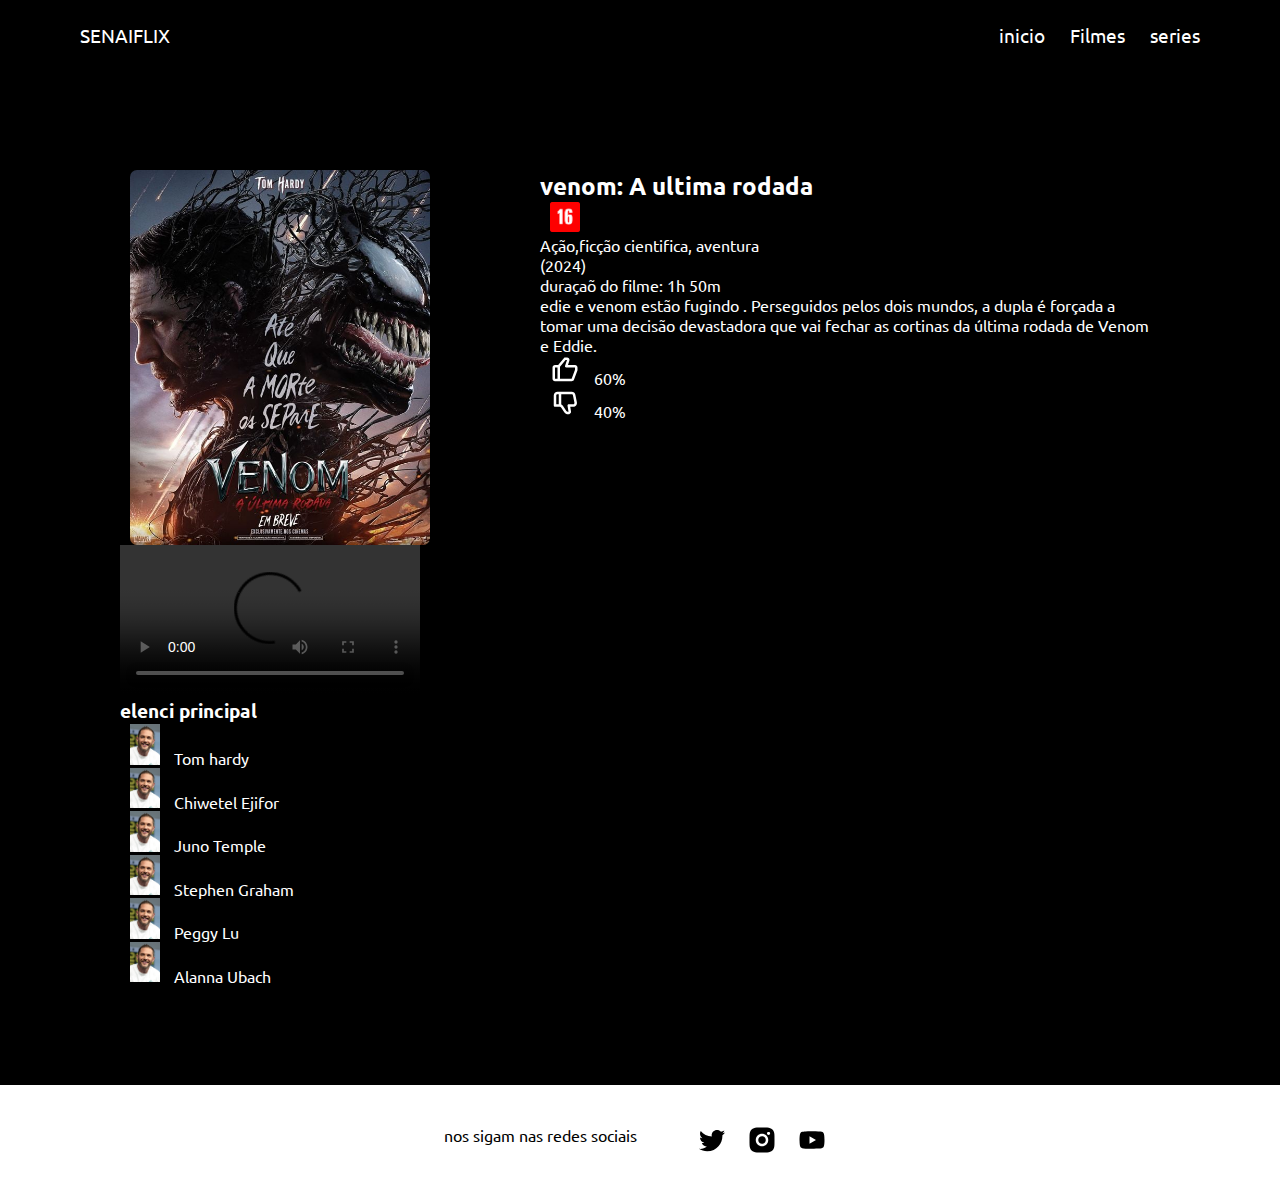
==== detalhes-do filme/index.html @ bac59920 "criação da aba detalhes filmes" ====
<!DOCTYPE html>
<html lang="pt-br">
<head>
    <meta charset="UTF-8">
    <meta name="viewport" content="width=device-width, initial-scale=1.0">
    <title>Detalhes do filme</title>
    <link rel="stylesheet" href="../assets/styles/global.css">
    <link rel="stylesheet" href="detalhes.css">
<link rel="shortcut icon" href="../assets/imgs/mdi_twitter.svg" type="image/x-icon">

</head>
<body>
    <header class="cabecalho">
        <a href="index.html">SENAIFLIX</a>
        <NAV>
        <a href="#">inicio</a>
        <a href="#titulo-filmes">Filmes</a>
        <a href="#titulo-series">series</a>
        </NAV>
    </header>
    <main class="detalhes-do-filme-container">
        <section class="informacoes">       
            <img src="../assets/imgs/107aa110584ecf393a0e85e1611235f5.jpg-r_1280_720-f_jpg-q_x-xxyxx.jpg" alt="poster com um homem e um monstro alieniginea do filme vemon">
            <div>
                <h2>venom: A ultima rodada</h2>
                <div>
                    <img src="../assets/imgs/classificacao-16-anos-logo-1.png" alt="imagem que mostra a clasificação etaria de 16 anos. ">
                    <p>Ação,ficção cientifica, aventura</p>
                    <p>(2024)</p>
                </div>
                <p>duraçaõ do filme: 1h 50m</p>
                <p>
                    edie e venom estão fugindo . Perseguidos pelos dois mundos, a dupla é forçada a tomar uma decisão devastadora que vai fechar as cortinas da última rodada de Venom e Eddie.
                </p>
                <div>
                    <div>
                        <img src="../assets/icons/bx_like.svg" alt="">
                        <span>60%</span>
                        
                    </div>
                    <div>
                        <img src="../assets/icons/iconamoon_dislike.svg" alt="">
                        <span>40%</span>
                    </div>
                </div>
            </div>
        </section>
        <video id="video-trailer" controls>
            <source src="../assets/videos/trailer.mp4" type="video/mp4">
        </video>
        <section class="elenco">
            <h3>elenci principal</h3>
            <div>
                <div class="card elenco">
                    <img src="../assets/imgs/Tom_Hardy_by_Gage_Skidmore.jpg" alt="">
                    <span>Tom hardy</span>
                </div>
                <div class="card elenco">
                    <img src="../assets/imgs/Tom_Hardy_by_Gage_Skidmore.jpg" alt="">
                    <span>Chiwetel Ejifor</span>
                </div>
                <div class="card elenco">
                    <img src="../assets/imgs/Tom_Hardy_by_Gage_Skidmore.jpg" alt="">
                    <span>Juno Temple</span>
                </div>
                </div>
                <div class="card elenco">
                    <img src="../assets/imgs/Tom_Hardy_by_Gage_Skidmore.jpg" alt="">
                    <span>Stephen Graham</span>
                </div>
                </div>
                </div>
                <div class="card elenco">
                    <img src="../assets/imgs/Tom_Hardy_by_Gage_Skidmore.jpg" alt="">
                    <span>Peggy Lu</span>
                </div>
                <div class="card elenco">
                    <img src="../assets/imgs/Tom_Hardy_by_Gage_Skidmore.jpg" alt="">
                    <span>Alanna Ubach</span>
                </div>
            </div>
        </section>
    </main>
    <footer>
        <p>nos sigam nas redes sociais</p>
        <div class="imgs">
            <img src="../assets/imgs/mdi_twitter.svg" alt="logo do twitter">
            <img src="../assets/imgs/ri_instagram-fill.svg" alt="logo do instagram">
            <img src="../assets/imgs/mdi_youtube.svg" alt="logo do youtube">
        </div>
    </footer>
</body>
</html>
---- assets/styles/global.css ----
@import url('https://fonts.googleapis.com/css2?family=Ubuntu:ital,wght@0,300;0,400;0,500;0,700;1,300;1,400;1,500;1,700&display=swap');

* {
    padding: 0;
    margin: 0;
    box-sizing: border-box;

    color: white;
    font-family: "Ubuntu", sans-serif;

}
body{
    background-color: black;

}

.cabecalho {
    display: flex;
    justify-content: space-between;
    align-items: center;

    padding: 25px 80px;
    height: 70px;
    font-size: 1.2em;

}
a {
    text-decoration: none;
}
nav{
    display: flex;
    justify-content: space-between;
    gap: 25px; ;
}
footer {
    padding-top: 40px;
      padding-bottom: 40px;
      width: 100%;
      background-color: #fff;
      height: auto;
      display: flex;
      justify-content: center;
      gap: 50px;
      align-items: center;
  }
  footer p {
      color: black;
      margin-bottom: 10px;

  }
  .imgs {
      display: flex;

  }
  img {
      width: 30px;
      margin-right: 10px;
      margin-left: 10px;
      
  }
---- detalhes-do filme/detalhes.css ----
.detalhes-do-filme-container {
    padding: 100px 120px;

}
#video-trailert {
    width: 100%;
}
.informacoes {
    display: flex;
    gap: 100px;
    align-items: flex-start;

}
.informacoes > img {
    width: 300px;
    border-radius: 7px;
    transition: 1s ease-in-out; 

}
.informacoes > img:hover {
    scale: 1.05;
    
}
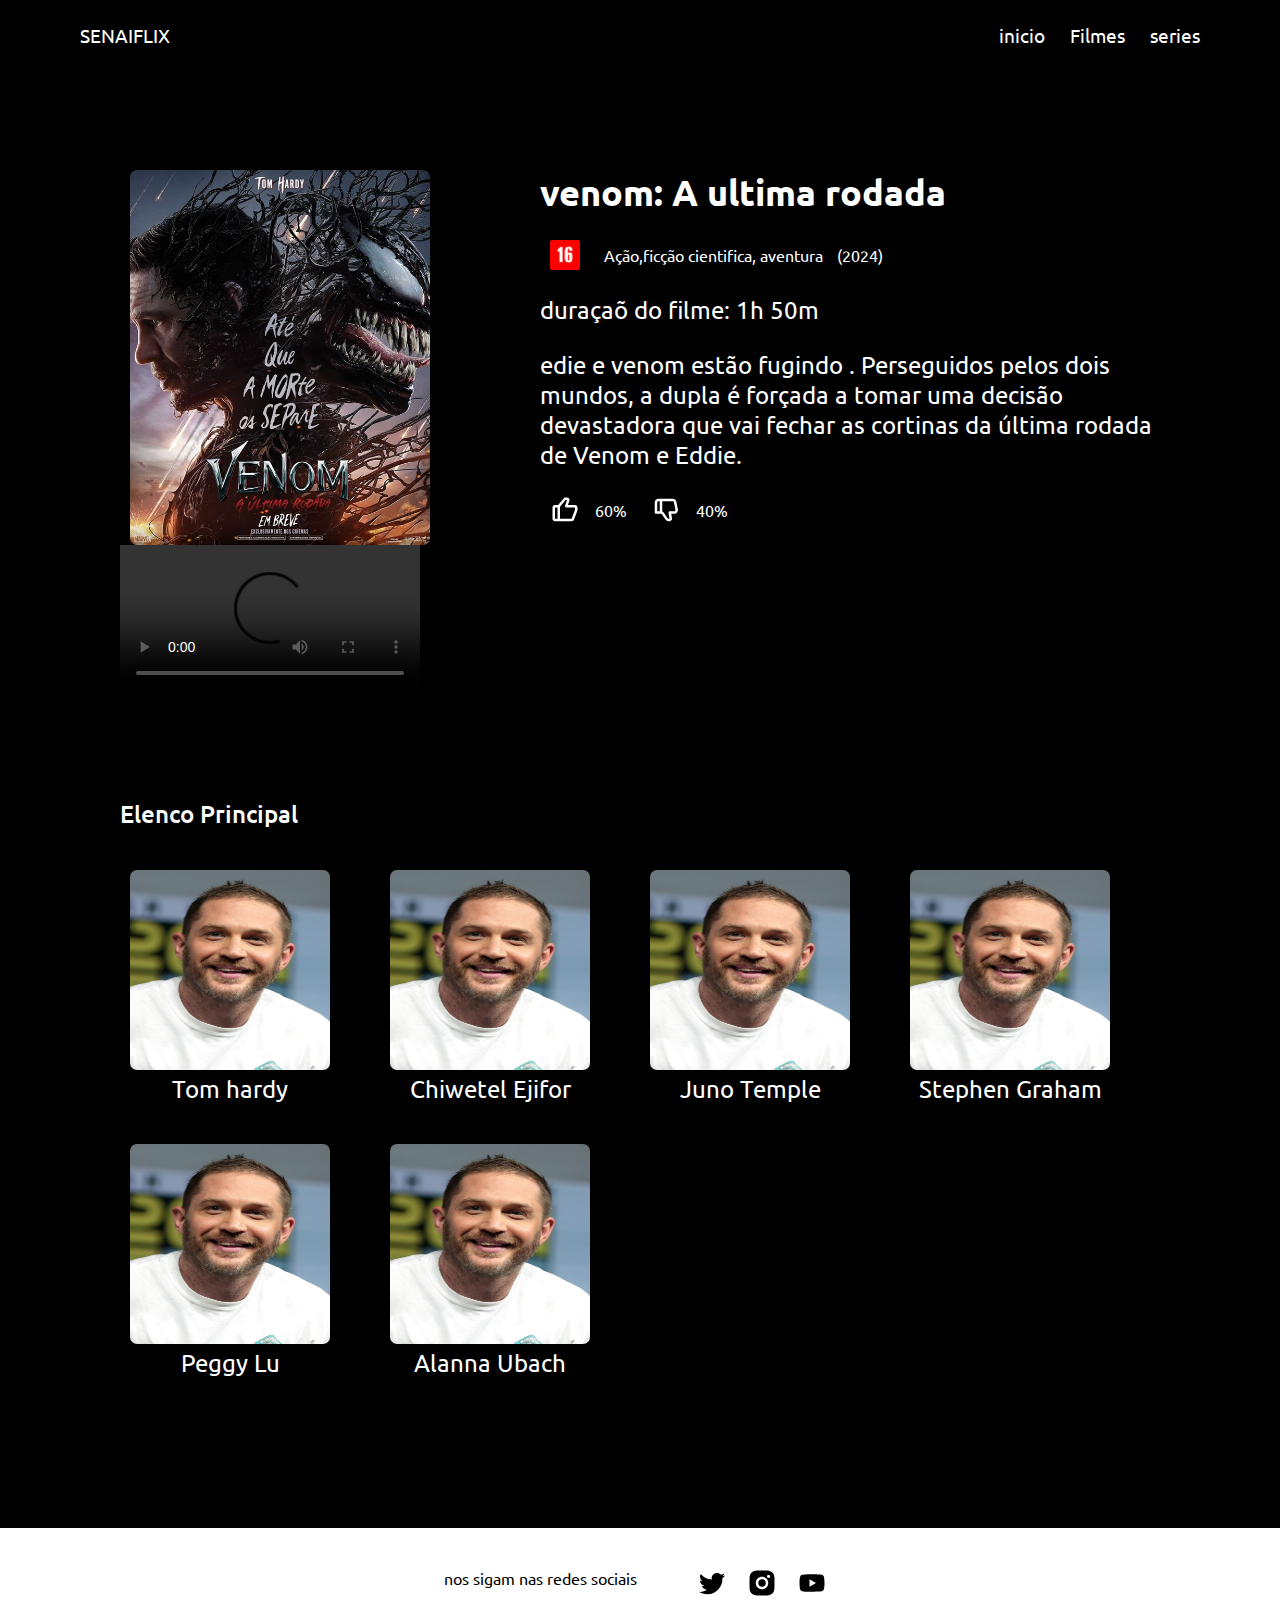
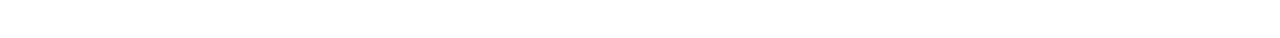
==== commit bbb1b820: "finalização da tela css" ====
--- a/detalhes-do filme/index.html
+++ b/detalhes-do filme/index.html
@@ -33,12 +33,12 @@
                     edie e venom estão fugindo . Perseguidos pelos dois mundos, a dupla é forçada a tomar uma decisão devastadora que vai fechar as cortinas da última rodada de Venom e Eddie.
                 </p>
                 <div>
-                    <div>
+                    <div class="av">
                         <img src="../assets/icons/bx_like.svg" alt="">
                         <span>60%</span>
                         
                     </div>
-                    <div>
+                    <div class="av">
                         <img src="../assets/icons/iconamoon_dislike.svg" alt="">
                         <span>40%</span>
                     </div>
@@ -49,32 +49,32 @@
             <source src="../assets/videos/trailer.mp4" type="video/mp4">
         </video>
         <section class="elenco">
-            <h3>elenci principal</h3>
+            <h3>Elenco Principal</h3>
             <div>
-                <div class="card elenco">
+                <div class="card-elenco">
                     <img src="../assets/imgs/Tom_Hardy_by_Gage_Skidmore.jpg" alt="">
                     <span>Tom hardy</span>
                 </div>
-                <div class="card elenco">
+                <div class="card-elenco">
                     <img src="../assets/imgs/Tom_Hardy_by_Gage_Skidmore.jpg" alt="">
                     <span>Chiwetel Ejifor</span>
                 </div>
-                <div class="card elenco">
+                <div class="card-elenco">
                     <img src="../assets/imgs/Tom_Hardy_by_Gage_Skidmore.jpg" alt="">
                     <span>Juno Temple</span>
                 </div>
-                </div>
-                <div class="card elenco">
+              
+                <div class="card-elenco">
                     <img src="../assets/imgs/Tom_Hardy_by_Gage_Skidmore.jpg" alt="">
                     <span>Stephen Graham</span>
                 </div>
-                </div>
-                </div>
-                <div class="card elenco">
+            
+             
+                <div class="card-elenco">
                     <img src="../assets/imgs/Tom_Hardy_by_Gage_Skidmore.jpg" alt="">
                     <span>Peggy Lu</span>
                 </div>
-                <div class="card elenco">
+                <div class="card-elenco">
                     <img src="../assets/imgs/Tom_Hardy_by_Gage_Skidmore.jpg" alt="">
                     <span>Alanna Ubach</span>
                 </div>
--- a/detalhes-do filme/detalhes.css
+++ b/detalhes-do filme/detalhes.css
@@ -20,4 +20,74 @@
 .informacoes > img:hover {
     scale: 1.05;
     
+}
+.informacoes > div {
+    display: flex;
+    flex-direction: column;
+    gap: 25px;
+
+}
+.informacoes > div h2 {
+    font-size: 36px;
+    font-weight: bold;
+}
+.informacoes > div > p {
+    font-size: 24px;
+    font-weight: 400;
+    
+}
+.informacoes > div > div {
+    display: flex;
+    align-items: center;
+    gap: 14px;
+    font-size: 16px;
+    font-weight: 400;
+}
+.classificacao {
+    height: 50px;
+
+}
+.informacoes > div:nth-child(5) > div {
+    display: flex;
+    align-items: center;
+    gap: 4px;
+
+}
+.elenco {
+    display: flex;
+    flex-direction: column;
+    gap: 40px;
+    margin-top: 100px;
+
+}
+.elenco > h3 {
+font-size: 24px;
+font-weight: 500;
+}
+.elenco > div {
+    display: flex;
+    gap: 40px;
+    margin-bottom: 50px;
+    flex-wrap: wrap;
+}
+.card-elenco{
+    display: flex;
+    flex-direction: column;
+    align-items: center;
+    gap: 4px;
+}
+.card-elenco > img {
+    height: 200px;
+    width: 200px;
+    border-radius: 7px;
+}
+.card-elenco > span {
+    font-size: 24px;
+    font-weight: 400;
+    text-align: center;
+}
+.av {
+    display: flex;
+    align-items: center;
+    gap: 5px;
 }